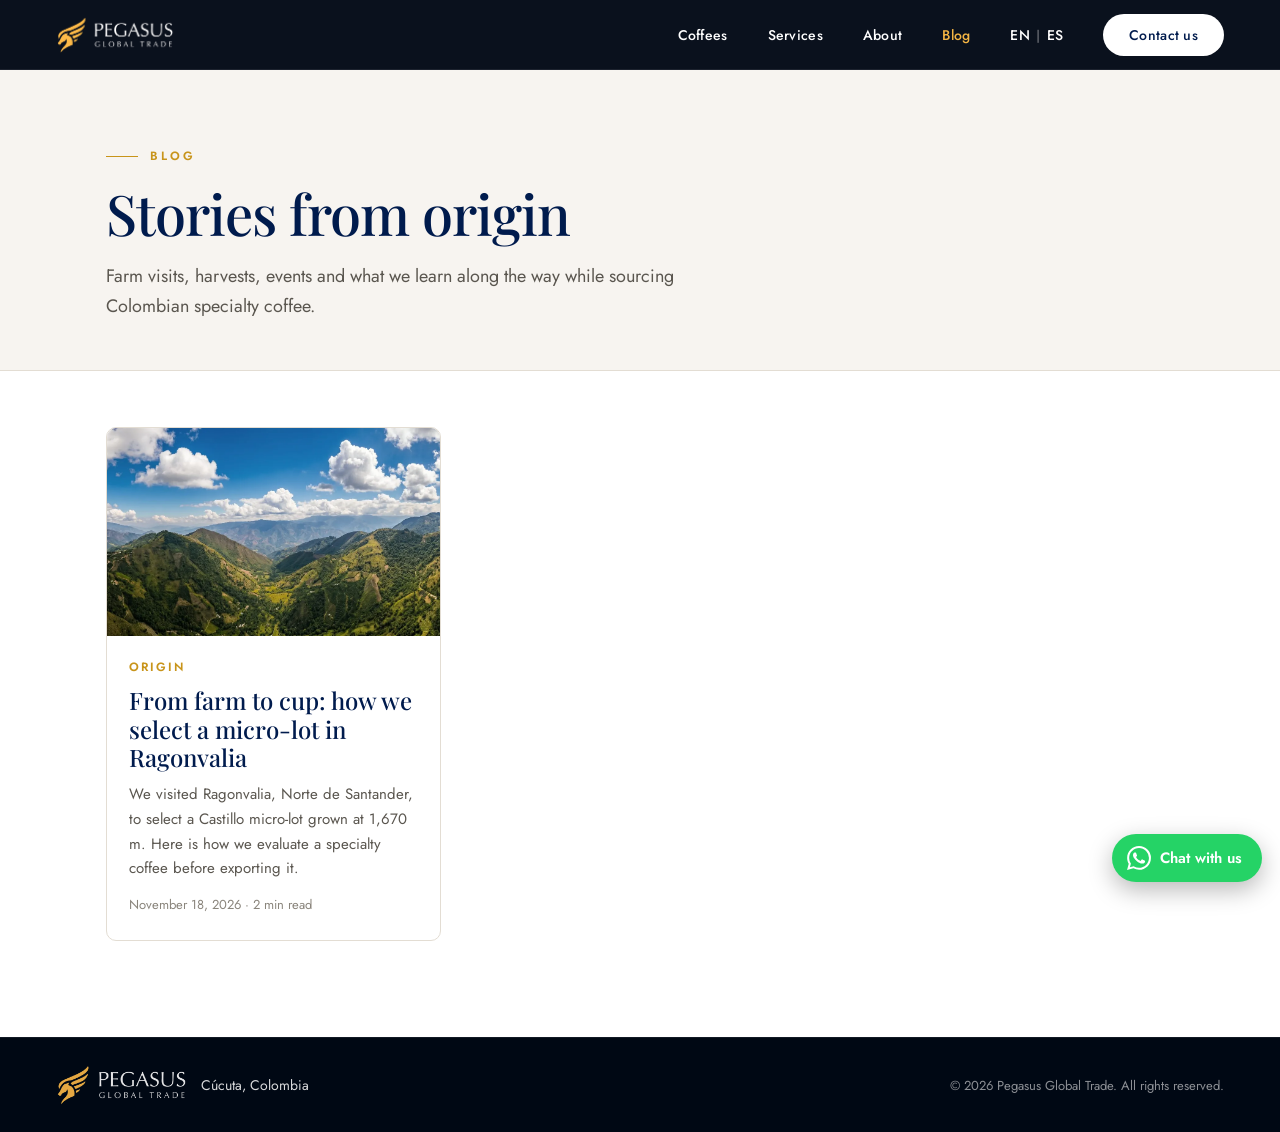
==== blog/index.html @ a92e8e4a "Add a bilingual blog with a draft sample post Posts live in blog-src/posts as <id>.en.html / <id>.es" ====
<!DOCTYPE html>
<html lang="en">
<head>
  <!-- generated by build-blog.py -->
  <meta charset="UTF-8" />
  <meta name="viewport" content="width=device-width, initial-scale=1.0" />
  <title>Blog — Pegasus Global Trade</title>
  <meta name="description" content="Farm visits, harvests and events from Pegasus Global Trade, a Colombian specialty coffee exporter." />
  <meta name="robots" content="noindex, follow" />
  <link rel="canonical" href="https://www.pegasusglobaltrade.co/blog" />
  <link rel="alternate" hreflang="en" href="https://www.pegasusglobaltrade.co/blog" />
  <link rel="alternate" hreflang="es" href="https://www.pegasusglobaltrade.co/es/blog" />
  <link rel="alternate" hreflang="x-default" href="https://www.pegasusglobaltrade.co/blog" />
  <meta property="og:type" content="website" />
  <meta property="og:site_name" content="Pegasus Global Trade" />
  <meta property="og:locale" content="en_US" />
  <meta property="og:url" content="https://www.pegasusglobaltrade.co/blog" />
  <meta property="og:title" content="Blog — Pegasus Global Trade" />
  <meta property="og:description" content="Farm visits, harvests and events from Pegasus Global Trade, a Colombian specialty coffee exporter." />
  <meta property="og:image" content="https://www.pegasusglobaltrade.co/assets/og-image.jpg" />
  <meta name="twitter:card" content="summary_large_image" />
  <link rel="icon" href="/favicon.ico" sizes="any" />
  <link rel="icon" type="image/png" sizes="32x32" href="/assets/favicon-32.png" />
  <link rel="apple-touch-icon" href="/assets/apple-touch-icon.png" />
  <meta name="theme-color" content="#000814" />
  <script async src="https://www.googletagmanager.com/gtag/js?id=G-4FKWJ7VB9F"></script>
  <script>
    window.dataLayer = window.dataLayer || [];
    function gtag(){dataLayer.push(arguments);}
    gtag('js', new Date());
    gtag('config', 'G-4FKWJ7VB9F');
  </script>
  <script>
  !function(f,b,e,v,n,t,s)
  {if(f.fbq)return;n=f.fbq=function(){n.callMethod?
  n.callMethod.apply(n,arguments):n.queue.push(arguments)};
  if(!f._fbq)f._fbq=n;n.push=n;n.loaded=!0;n.version='2.0';
  n.queue=[];t=b.createElement(e);t.async=!0;
  t.src=v;s=b.getElementsByTagName(e)[0];
  s.parentNode.insertBefore(t,s)}(window, document,'script',
  'https://connect.facebook.net/en_US/fbevents.js');
  fbq('init', '957894506866841');
  fbq('track', 'PageView');
  </script>
  <noscript><img height="1" width="1" style="display:none" src="https://www.facebook.com/tr?id=957894506866841&ev=PageView&noscript=1" /></noscript>
  <link rel="preconnect" href="https://fonts.googleapis.com" />
  <link rel="preconnect" href="https://fonts.gstatic.com" crossorigin />
  <link rel="stylesheet" href="https://fonts.googleapis.com/css2?family=Playfair+Display:ital,wght@0,400;0,500;0,600;1,400&family=Jost:wght@300;400;500;600&display=swap" media="print" onload="this.media='all'" />
  <noscript><link rel="stylesheet" href="https://fonts.googleapis.com/css2?family=Playfair+Display:ital,wght@0,400;0,500;0,600;1,400&family=Jost:wght@300;400;500;600&display=swap" /></noscript>
  <link rel="stylesheet" href="/assets/blog.css" />
  <script type="application/ld+json">{"@context": "https://schema.org", "@type": "Blog", "name": "Blog — Pegasus Global Trade", "description": "Farm visits, harvests and events from Pegasus Global Trade, a Colombian specialty coffee exporter.", "url": "https://www.pegasusglobaltrade.co/blog", "inLanguage": "en", "publisher": {"@type": "Organization", "name": "Pegasus Global Trade", "url": "https://www.pegasusglobaltrade.co", "logo": {"@type": "ImageObject", "url": "https://www.pegasusglobaltrade.co/assets/logo-horizontal-480.webp"}}, "blogPost": []}</script>
</head>
<body>
  <div class="mobile-menu" id="mobileMenu">
    <button class="menu-close" id="menuClose" aria-label="Close menu"><svg viewBox="0 0 24 24" fill="none" stroke="currentColor" stroke-width="1.5" stroke-linecap="round"><path d="M18 6L6 18M6 6l12 12"/></svg></button>
    <a href="/#coffees">Coffees</a><a href="/#services">Services</a><a href="/#about">About</a><a href="/blog">Blog</a>
    <a href="/#contact" class="menu-cta">Contact us</a>
    <span class="mobile-lang"><a class="lang-link active" href="#" hreflang="en">EN</a><span class="lang-sep">|</span><a class="lang-link" href="/es/blog" hreflang="es">ES</a></span>
  </div>
  <nav>
    <a href="/" class="nav-brand"><img src="/assets/logo-horizontal-480.webp" alt="Pegasus Global Trade" class="wordmark" width="480" height="154" /></a>
    <ul class="nav-links"><li><a href="/#coffees">Coffees</a></li><li><a href="/#services">Services</a></li><li><a href="/#about">About</a></li><li><a href="/blog" class="current">Blog</a></li><li><span class="nav-lang"><a class="lang-link active" href="#" hreflang="en">EN</a><span class="lang-sep">|</span><a class="lang-link" href="/es/blog" hreflang="es">ES</a></span></li><li><a href="/#contact" class="nav-cta">Contact us</a></li></ul>
    <button class="nav-hamburger" id="hamburger" aria-label="Menu"><span></span><span></span><span></span></button>
  </nav>
  <main>
    <header class="blog-head"><div class="wrap">
      <span class="kicker">Blog</span>
      <h1>Stories from origin</h1>
      <p>Farm visits, harvests, events and what we learn along the way while sourcing Colombian specialty coffee.</p>
    </div></header>
    <div class="wrap">
    <div class="post-grid">
      <a class="post-card" href="/blog/ragonvalia-farm-visit-castillo-micro-lot">
        <img src="/assets/blog/visita-ragonvalia/portada.webp" alt="Coffee-growing mountains of Ragonvalia, Norte de Santander, Colombia" loading="lazy" decoding="async" />
        <div class="post-card-body">
          <span class="cat">Origin</span>
          <h2>From farm to cup: how we select a micro-lot in Ragonvalia</h2>
          <p>We visited Ragonvalia, Norte de Santander, to select a Castillo micro-lot grown at 1,670 m. Here is how we evaluate a specialty coffee before exporting it.</p>
          <span class="meta">November 18, 2026 · 2 min read</span>
        </div>
      </a>
    </div>
    </div>
  </main>
  <footer>
    <div class="footer-brand"><img src="/assets/logo-horizontal-480.webp" alt="Pegasus Global Trade" class="ic" loading="lazy" decoding="async" /><span>Cúcuta, Colombia</span></div>
    <div class="footer-copy">© 2026 Pegasus Global Trade. All rights reserved.</div>
  </footer>
  <a href="https://wa.me/573166541111?text=Hi%21%20I%20found%20Pegasus%20Global%20Trade%20through%20your%20website%20and%20would%20like%20to%20learn%20about%20your%20coffee%20lots." class="wa-float" data-cta="floating" target="_blank" rel="noopener"><svg viewBox="0 0 24 24" aria-hidden="true"><path d="M17.472 14.382c-.297-.149-1.758-.867-2.03-.967-.273-.099-.471-.148-.67.15-.197.297-.767.966-.94 1.164-.173.199-.347.223-.644.075-.297-.15-1.255-.463-2.39-1.475-.883-.788-1.48-1.761-1.653-2.059-.173-.297-.018-.458.13-.606.134-.133.298-.347.446-.52.149-.174.198-.298.298-.497.099-.198.05-.371-.025-.52-.075-.149-.669-1.612-.916-2.207-.242-.579-.487-.5-.669-.51-.173-.008-.371-.01-.57-.01-.198 0-.52.074-.792.372-.272.297-1.04 1.016-1.04 2.479 0 1.462 1.065 2.875 1.213 3.074.149.198 2.096 3.2 5.077 4.487.709.306 1.262.489 1.694.625.712.227 1.36.195 1.871.118.571-.085 1.758-.719 2.006-1.413.248-.694.248-1.289.173-1.413-.074-.124-.272-.198-.57-.347m-5.421 7.403h-.004a9.87 9.87 0 0 1-5.031-1.378l-.361-.214-3.741.982.998-3.648-.235-.374a9.86 9.86 0 0 1-1.51-5.26c.001-5.45 4.436-9.884 9.888-9.884 2.64 0 5.122 1.03 6.988 2.898a9.825 9.825 0 0 1 2.893 6.994c-.003 5.45-4.437 9.884-9.885 9.884m8.413-18.297A11.815 11.815 0 0 0 12.05 0C5.495 0 .16 5.335.157 11.892c0 2.096.547 4.142 1.588 5.945L.057 24l6.305-1.654a11.882 11.882 0 0 0 5.683 1.448h.005c6.554 0 11.89-5.335 11.893-11.893a11.821 11.821 0 0 0-3.48-8.413Z"/></svg><span>Chat with us</span></a>
  <script>
    (function () {
      const menu = document.getElementById('mobileMenu');
      document.getElementById('hamburger').addEventListener('click', () => { menu.classList.add('open'); document.body.style.overflow = 'hidden'; });
      document.getElementById('menuClose').addEventListener('click', () => { menu.classList.remove('open'); document.body.style.overflow = ''; });
    })();
    /* report outbound contact clicks to Meta and GA4 */
    (function () {
      document.querySelectorAll('a[href^="https://wa.me/"], a[href^="mailto:"]').forEach(link => {
        link.addEventListener('click', () => {
          const channel = link.href.startsWith('mailto:') ? 'email' : 'whatsapp';
          const cta = link.dataset.cta || 'contact_section';
          if (typeof fbq === 'function') fbq('track', 'Contact', { content_name: channel, content_category: cta });
          if (typeof gtag === 'function') gtag('event', 'contact', { method: channel, cta: cta });
        });
      });
    })();
  </script>
</body>
</html>
---- assets/blog.css ----
/* Blog pages. Tokens, nav, mobile menu, footer and WhatsApp button mirror index.html. */
*, *::before, *::after { box-sizing: border-box; margin: 0; padding: 0; }

:root {
  --navy: #001B4D;
  --navy-deep: #00102e;
  --ink: #000814;
  --gold: #C8941A;
  --gold-light: #F4B544;
  --white: #ffffff;
  --off-white: #F7F4F0;
  --cream: #EFE9E0;
  --text: #15130f;
  --text-muted: #5a564f;
  --text-faint: #8a857c;
  --border: #E3DDD3;
  --serif: 'Playfair Display', Georgia, serif;
  --sans: 'Jost', system-ui, sans-serif;
  --ease: cubic-bezier(0.22, 0.61, 0.36, 1);
}

html { scroll-behavior: smooth; }
body { font-family: var(--sans); font-weight: 400; color: var(--text); background: var(--white); -webkit-font-smoothing: antialiased; overflow-x: hidden; }
img { display: block; max-width: 100%; }
::selection { background: var(--gold); color: #fff; }

/* ===== NAV (always solid on blog pages) ===== */
nav { position: fixed; top: 0; left: 0; right: 0; z-index: 100; padding: 0 56px; height: 70px; display: flex; align-items: center; justify-content: space-between; background: rgba(0,8,20,0.96); backdrop-filter: blur(12px); -webkit-backdrop-filter: blur(12px); border-bottom: 1px solid rgba(255,255,255,0.08); }
.nav-brand { display: flex; align-items: center; text-decoration: none; }
.nav-brand .wordmark { height: 38px; width: auto; }
.nav-links { display: flex; align-items: center; gap: 40px; list-style: none; }
.nav-links a { font-size: 14px; font-weight: 500; color: var(--white); text-decoration: none; letter-spacing: 0.02em; transition: color 0.2s; }
.nav-links a:hover, .nav-links a.current { color: var(--gold-light); }
.nav-lang { font-size: 13px; font-weight: 600; letter-spacing: 0.05em; display: inline-flex; align-items: center; gap: 6px; }
.lang-link { font-size: 13px; font-weight: 600; color: rgba(255,255,255,0.5); text-decoration: none; letter-spacing: 0.05em; }
.lang-link:hover { color: rgba(255,255,255,0.85); }
.lang-link.active { color: var(--white); }
.lang-sep { color: rgba(255,255,255,0.3); font-size: 13px; }
.nav-cta { font-size: 14px !important; font-weight: 600; background: var(--white); color: var(--navy) !important; padding: 11px 26px; border-radius: 30px; text-decoration: none; transition: background 0.2s; }
.nav-cta:hover { background: var(--gold-light); }

.nav-hamburger { display: none; flex-direction: column; gap: 5px; background: none; border: none; cursor: pointer; padding: 8px; }
.nav-hamburger span { display: block; width: 24px; height: 2px; background: #fff; border-radius: 2px; }
.menu-close { position: absolute; top: 18px; right: 24px; height: 56px; width: 56px; display: flex; align-items: center; justify-content: center; background: none; border: none; cursor: pointer; color: #fff; opacity: 0.7; }
.menu-close svg { width: 22px; height: 22px; }
.mobile-menu { position: fixed; inset: 0; z-index: 150; background: var(--ink); display: flex; flex-direction: column; align-items: center; justify-content: center; gap: 6px; opacity: 0; pointer-events: none; transition: opacity 0.35s ease; }
.mobile-menu.open { opacity: 1; pointer-events: all; }
.mobile-menu a { font-family: var(--serif); font-size: 34px; font-weight: 500; color: rgba(255,255,255,0.85); text-decoration: none; padding: 10px 0; }
.mobile-menu a:hover { color: var(--gold-light); }
.mobile-menu .menu-cta { margin-top: 18px; background: #fff; color: var(--navy); font-family: var(--sans); font-size: 15px; font-weight: 600; padding: 14px 36px; border-radius: 30px; }
.mobile-lang { display: flex; align-items: center; gap: 10px; margin-top: 10px; }
.mobile-lang .lang-link { font-family: var(--sans); font-size: 16px; padding: 0; }

/* ===== SHARED ===== */
.wrap { max-width: 1180px; margin: 0 auto; padding: 0 56px; }
.kicker { font-size: 12px; letter-spacing: 0.26em; text-transform: uppercase; color: var(--gold); font-weight: 600; display: inline-flex; align-items: center; gap: 12px; }
.kicker::before { content: ''; width: 32px; height: 1.5px; background: var(--gold); }
.breadcrumbs { font-size: 13px; color: var(--text-faint); margin-bottom: 26px; }
.breadcrumbs a { color: var(--text-muted); text-decoration: none; }
.breadcrumbs a:hover { color: var(--gold); }

/* ===== BLOG INDEX ===== */
.blog-head { padding: 140px 0 48px; background: var(--off-white); border-bottom: 1px solid var(--border); }
.blog-head h1 { font-family: var(--serif); font-weight: 500; font-size: 56px; line-height: 1.06; letter-spacing: -0.018em; color: var(--navy); margin: 18px 0 18px; }
.blog-head p { font-size: 18px; line-height: 1.7; color: var(--text-muted); max-width: 640px; }
.post-grid { display: grid; grid-template-columns: repeat(3, 1fr); gap: 32px; padding: 56px 0 96px; }
.post-card { display: flex; flex-direction: column; text-decoration: none; color: inherit; border: 1px solid var(--border); border-radius: 10px; overflow: hidden; background: #fff; transition: transform 0.25s var(--ease), box-shadow 0.25s var(--ease); }
.post-card:hover { transform: translateY(-4px); box-shadow: 0 16px 36px rgba(0,16,46,0.10); }
.post-card img { width: 100%; aspect-ratio: 16 / 10; object-fit: cover; }
.post-card-body { padding: 22px 22px 26px; display: flex; flex-direction: column; gap: 10px; }
.post-card .cat { font-size: 12px; letter-spacing: 0.16em; text-transform: uppercase; color: var(--gold); font-weight: 600; }
.post-card h2 { font-family: var(--serif); font-weight: 500; font-size: 24px; line-height: 1.2; color: var(--navy); }
.post-card p { font-size: 15px; line-height: 1.65; color: var(--text-muted); }
.post-card .meta { font-size: 13px; color: var(--text-faint); margin-top: 4px; }
.empty { padding: 64px 0 120px; color: var(--text-muted); font-size: 17px; }

/* ===== ARTICLE ===== */
.article-head { padding: 130px 0 36px; }
.article-head .inner, .article-body, .article-cta, .article-foot { max-width: 760px; margin: 0 auto; padding: 0 24px; }
.article-head h1 { font-family: var(--serif); font-weight: 500; font-size: 48px; line-height: 1.1; letter-spacing: -0.015em; color: var(--navy); margin: 16px 0 18px; text-wrap: balance; }
.article-head .lead { font-size: 19px; line-height: 1.7; color: var(--text-muted); }
.article-meta { margin-top: 20px; font-size: 14px; color: var(--text-faint); display: flex; flex-wrap: wrap; gap: 8px 18px; }
.article-cover { max-width: 1080px; margin: 12px auto 48px; padding: 0 24px; }
.article-cover img { width: 100%; aspect-ratio: 16 / 9; object-fit: cover; border-radius: 10px; }
.article-body { font-size: 18px; line-height: 1.8; color: var(--text); }
.article-body p { margin: 0 0 22px; }
.article-body h2 { font-family: var(--serif); font-weight: 500; font-size: 32px; line-height: 1.2; color: var(--navy); margin: 44px 0 16px; }
.article-body h3 { font-family: var(--serif); font-weight: 500; font-size: 24px; line-height: 1.25; color: var(--navy); margin: 32px 0 12px; }
.article-body ul, .article-body ol { margin: 0 0 22px 24px; }
.article-body li { margin-bottom: 8px; }
.article-body a { color: var(--gold); }
.article-body strong { font-weight: 600; }
.article-body blockquote { margin: 32px 0; padding: 4px 0 4px 24px; border-left: 3px solid var(--gold); font-family: var(--serif); font-style: italic; font-size: 24px; line-height: 1.45; color: var(--navy); }
.article-body figure { margin: 36px 0; }
.article-body figure img { width: 100%; border-radius: 8px; }
.article-body figcaption { font-size: 14px; color: var(--text-faint); margin-top: 10px; text-align: center; }

.article-cta { margin-top: 56px; margin-bottom: 40px; }
.article-cta .box { background: var(--navy-deep); color: #fff; border-radius: 12px; padding: 36px 34px; }
.article-cta h2 { font-family: var(--serif); font-weight: 500; font-size: 30px; line-height: 1.2; margin-bottom: 10px; }
.article-cta p { font-size: 16px; line-height: 1.7; color: rgba(255,255,255,0.82); margin-bottom: 24px; }
.btn-wa { display: inline-flex; align-items: center; gap: 10px; background: #25D366; color: #fff; font-size: 15px; font-weight: 600; padding: 16px 28px; border-radius: 36px; text-decoration: none; }
.btn-wa:hover { background: #1ebe5b; }
.btn-wa svg { width: 20px; height: 20px; fill: currentColor; }
.article-foot { padding-bottom: 96px; }
.article-foot a { color: var(--navy); font-weight: 600; text-decoration: none; }
.article-foot a:hover { color: var(--gold); }

/* ===== FOOTER ===== */
footer { background: var(--ink); padding: 26px 56px; display: flex; justify-content: space-between; align-items: center; gap: 24px; border-top: 1px solid rgba(255,255,255,0.07); }
.footer-brand { display: flex; align-items: center; gap: 14px; }
.footer-brand .ic { height: 42px; width: auto; opacity: 0.9; }
.footer-brand span { font-size: 14px; color: rgba(255,255,255,0.85); }
.footer-copy { font-size: 13px; color: rgba(255,255,255,0.55); }

/* ===== FLOATING WHATSAPP ===== */
.wa-float { position: fixed; right: 18px; bottom: calc(18px + env(safe-area-inset-bottom)); z-index: 120; display: inline-flex; align-items: center; gap: 9px; background: #25D366; color: #fff; font-family: var(--sans); font-size: 15px; font-weight: 600; padding: 12px 20px 12px 15px; border-radius: 40px; box-shadow: 0 8px 24px rgba(0,0,0,0.28); text-decoration: none; }
.wa-float:hover { background: #1ebe5b; }
.wa-float svg { width: 24px; height: 24px; fill: #fff; flex-shrink: 0; }

/* ===== RESPONSIVE ===== */
@media (max-width: 980px) {
  nav { padding: 0 24px; height: 62px; }
  .nav-links { display: none; }
  .nav-hamburger { display: flex; }
  .wrap { padding: 0 24px; }
  .blog-head { padding: 110px 0 36px; }
  .blog-head h1 { font-size: 40px; }
  .post-grid { grid-template-columns: 1fr; gap: 24px; padding: 36px 0 96px; }
  .article-head { padding: 100px 0 28px; }
  .article-head h1 { font-size: 34px; }
  .article-head .lead { font-size: 17px; }
  .article-body { font-size: 17px; }
  .article-body h2 { font-size: 27px; }
  .article-cta .box { padding: 28px 22px; }
  .article-cta h2 { font-size: 25px; }
  footer { flex-direction: column; text-align: center; padding-bottom: 90px; }
}
@media (min-width: 981px) and (max-width: 1100px) {
  .post-grid { grid-template-columns: repeat(2, 1fr); }
}
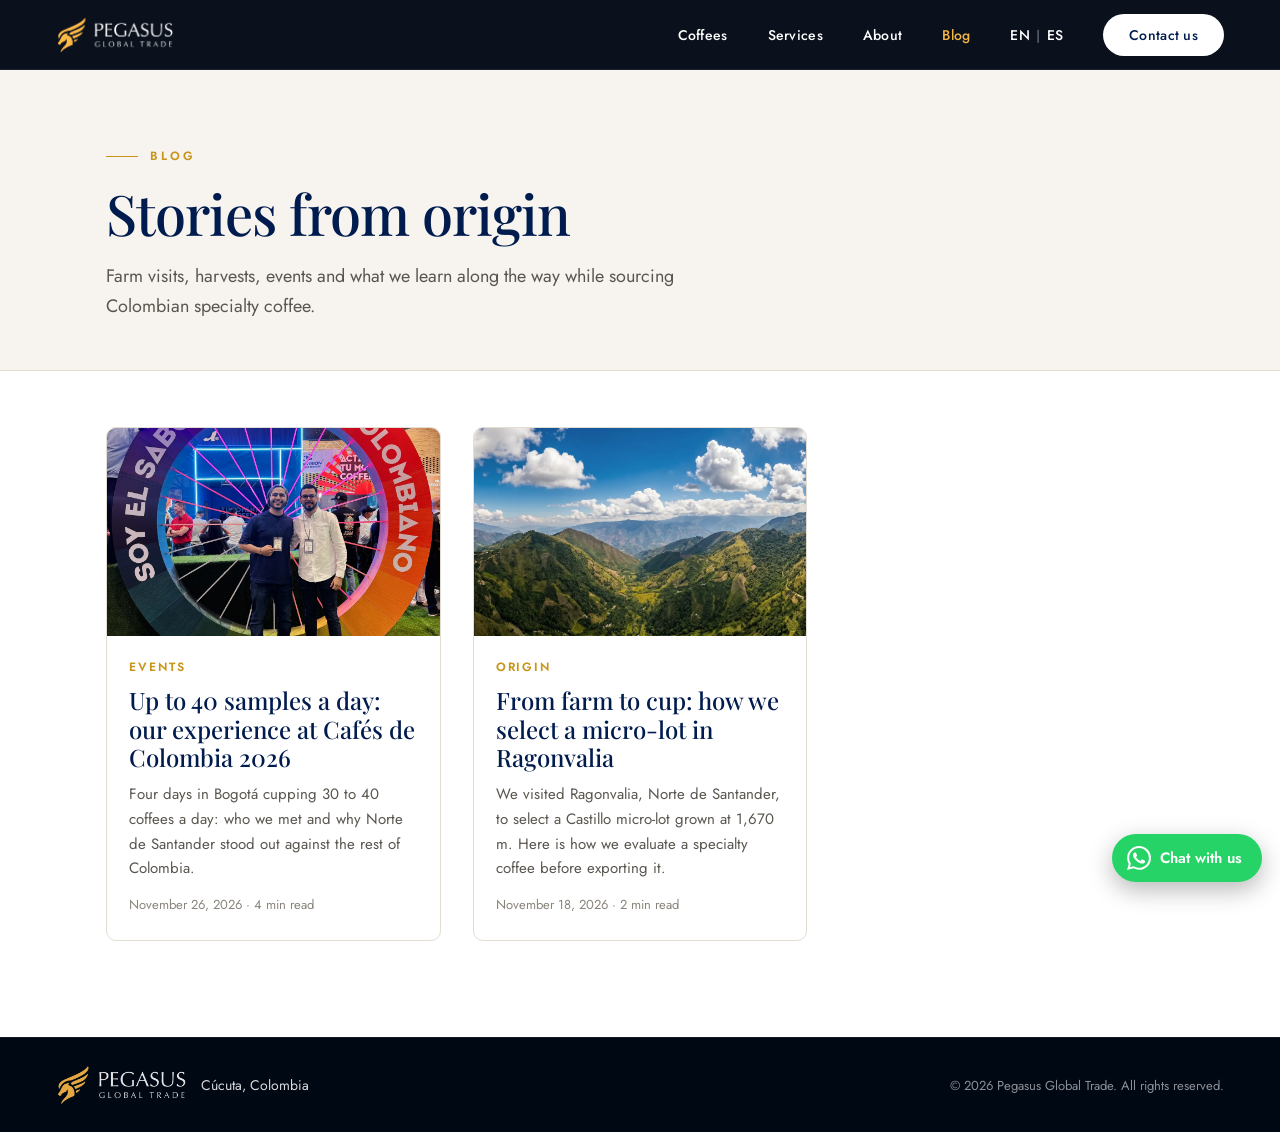
==== commit f0d9575a: "Add the Cafés de Colombia 2026 feature post An interactive, bilingual post about the Bogotá coffee f" ====
--- a/blog/index.html
+++ b/blog/index.html
@@ -6,7 +6,7 @@
   <meta name="viewport" content="width=device-width, initial-scale=1.0" />
   <title>Blog — Pegasus Global Trade</title>
   <meta name="description" content="Farm visits, harvests and events from Pegasus Global Trade, a Colombian specialty coffee exporter." />
-  <meta name="robots" content="noindex, follow" />
+  <meta name="robots" content="index, follow" />
   <link rel="canonical" href="https://www.pegasusglobaltrade.co/blog" />
   <link rel="alternate" hreflang="en" href="https://www.pegasusglobaltrade.co/blog" />
   <link rel="alternate" hreflang="es" href="https://www.pegasusglobaltrade.co/es/blog" />
@@ -48,7 +48,7 @@
   <link rel="stylesheet" href="https://fonts.googleapis.com/css2?family=Playfair+Display:ital,wght@0,400;0,500;0,600;1,400&family=Jost:wght@300;400;500;600&display=swap" media="print" onload="this.media='all'" />
   <noscript><link rel="stylesheet" href="https://fonts.googleapis.com/css2?family=Playfair+Display:ital,wght@0,400;0,500;0,600;1,400&family=Jost:wght@300;400;500;600&display=swap" /></noscript>
   <link rel="stylesheet" href="/assets/blog.css" />
-  <script type="application/ld+json">{"@context": "https://schema.org", "@type": "Blog", "name": "Blog — Pegasus Global Trade", "description": "Farm visits, harvests and events from Pegasus Global Trade, a Colombian specialty coffee exporter.", "url": "https://www.pegasusglobaltrade.co/blog", "inLanguage": "en", "publisher": {"@type": "Organization", "name": "Pegasus Global Trade", "url": "https://www.pegasusglobaltrade.co", "logo": {"@type": "ImageObject", "url": "https://www.pegasusglobaltrade.co/assets/logo-horizontal-480.webp"}}, "blogPost": []}</script>
+  <script type="application/ld+json">{"@context": "https://schema.org", "@type": "Blog", "name": "Blog — Pegasus Global Trade", "description": "Farm visits, harvests and events from Pegasus Global Trade, a Colombian specialty coffee exporter.", "url": "https://www.pegasusglobaltrade.co/blog", "inLanguage": "en", "publisher": {"@type": "Organization", "name": "Pegasus Global Trade", "url": "https://www.pegasusglobaltrade.co", "logo": {"@type": "ImageObject", "url": "https://www.pegasusglobaltrade.co/assets/logo-horizontal-480.webp"}}, "blogPost": [{"@type": "BlogPosting", "headline": "Up to 40 samples a day: our experience at Cafés de Colombia 2026", "url": "https://www.pegasusglobaltrade.co/blog/cafes-de-colombia-2026-coffee-fair-bogota", "datePublished": "2026-11-26"}]}</script>
 </head>
 <body>
   <div class="mobile-menu" id="mobileMenu">
@@ -70,6 +70,15 @@
     </div></header>
     <div class="wrap">
     <div class="post-grid">
+      <a class="post-card" href="/blog/cafes-de-colombia-2026-coffee-fair-bogota">
+        <img src="/assets/blog/feria-cafes-colombia-2026/arco-1200.webp" alt="Mateo Soler and Oscar A. Sánchez in front of the “Soy el sabor del café colombiano” arch at Cafés de Colombia 2026" loading="lazy" decoding="async" />
+        <div class="post-card-body">
+          <span class="cat">Events</span>
+          <h2>Up to 40 samples a day: our experience at Cafés de Colombia 2026</h2>
+          <p>Four days in Bogotá cupping 30 to 40 coffees a day: who we met and why Norte de Santander stood out against the rest of Colombia.</p>
+          <span class="meta">November 26, 2026 · 4 min read</span>
+        </div>
+      </a>
       <a class="post-card" href="/blog/ragonvalia-farm-visit-castillo-micro-lot">
         <img src="/assets/blog/visita-ragonvalia/portada.webp" alt="Coffee-growing mountains of Ragonvalia, Norte de Santander, Colombia" loading="lazy" decoding="async" />
         <div class="post-card-body">
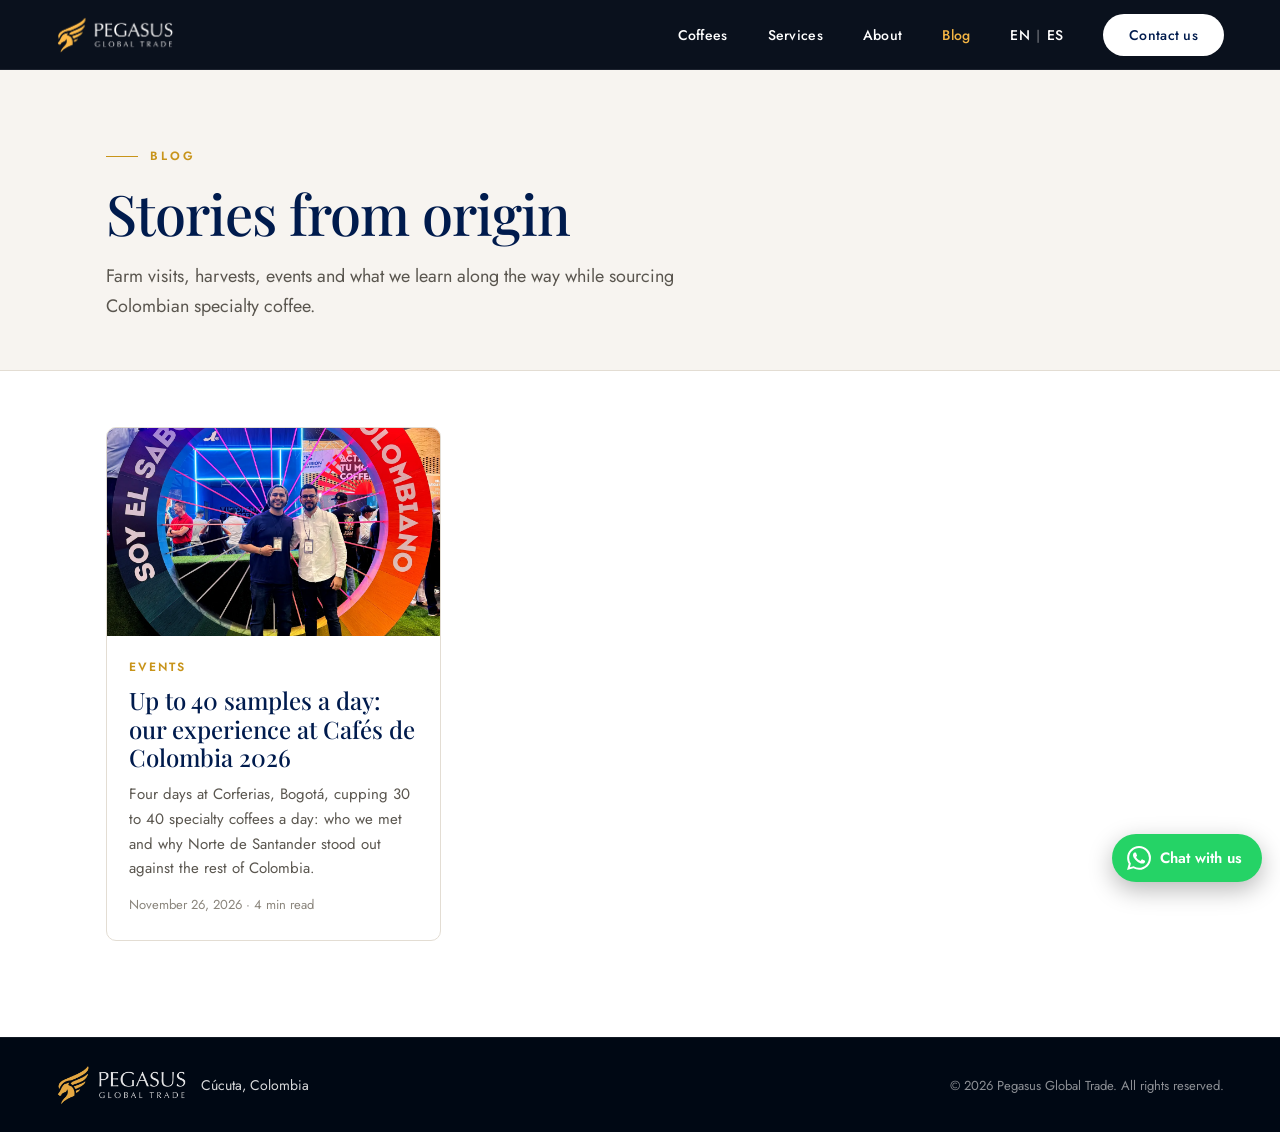
==== commit 877dfab3: "Feature post: map-only hero, Colombia pass with globe; blog SEO (schema, OG, image sitemap, trailing" ====
--- a/blog/index.html
+++ b/blog/index.html
@@ -4,8 +4,8 @@
   <!-- generated by build-blog.py -->
   <meta charset="UTF-8" />
   <meta name="viewport" content="width=device-width, initial-scale=1.0" />
-  <title>Blog — Pegasus Global Trade</title>
-  <meta name="description" content="Farm visits, harvests and events from Pegasus Global Trade, a Colombian specialty coffee exporter." />
+  <title>Colombian Specialty Coffee Blog | Pegasus Global Trade</title>
+  <meta name="description" content="Farm visits, cuppings, harvests and coffee events from Pegasus Global Trade, a Colombian specialty coffee exporter for coffee shops and roasters." />
   <meta name="robots" content="index, follow" />
   <link rel="canonical" href="https://www.pegasusglobaltrade.co/blog" />
   <link rel="alternate" hreflang="en" href="https://www.pegasusglobaltrade.co/blog" />
@@ -15,10 +15,17 @@
   <meta property="og:site_name" content="Pegasus Global Trade" />
   <meta property="og:locale" content="en_US" />
   <meta property="og:url" content="https://www.pegasusglobaltrade.co/blog" />
-  <meta property="og:title" content="Blog — Pegasus Global Trade" />
-  <meta property="og:description" content="Farm visits, harvests and events from Pegasus Global Trade, a Colombian specialty coffee exporter." />
+  <meta property="og:title" content="Colombian Specialty Coffee Blog | Pegasus Global Trade" />
+  <meta property="og:description" content="Farm visits, cuppings, harvests and coffee events from Pegasus Global Trade, a Colombian specialty coffee exporter for coffee shops and roasters." />
+  <meta property="og:locale:alternate" content="es_CO" />
   <meta property="og:image" content="https://www.pegasusglobaltrade.co/assets/og-image.jpg" />
+  <meta property="og:image:width" content="1200" />
+  <meta property="og:image:height" content="630" />
+  <meta property="og:image:alt" content="Colombian Specialty Coffee Blog | Pegasus Global Trade" />
   <meta name="twitter:card" content="summary_large_image" />
+  <meta name="twitter:title" content="Colombian Specialty Coffee Blog | Pegasus Global Trade" />
+  <meta name="twitter:description" content="Farm visits, cuppings, harvests and coffee events from Pegasus Global Trade, a Colombian specialty coffee exporter for coffee shops and roasters." />
+  <meta name="twitter:image" content="https://www.pegasusglobaltrade.co/assets/og-image.jpg" />
   <link rel="icon" href="/favicon.ico" sizes="any" />
   <link rel="icon" type="image/png" sizes="32x32" href="/assets/favicon-32.png" />
   <link rel="apple-touch-icon" href="/assets/apple-touch-icon.png" />
@@ -48,7 +55,7 @@
   <link rel="stylesheet" href="https://fonts.googleapis.com/css2?family=Playfair+Display:ital,wght@0,400;0,500;0,600;1,400&family=Jost:wght@300;400;500;600&display=swap" media="print" onload="this.media='all'" />
   <noscript><link rel="stylesheet" href="https://fonts.googleapis.com/css2?family=Playfair+Display:ital,wght@0,400;0,500;0,600;1,400&family=Jost:wght@300;400;500;600&display=swap" /></noscript>
   <link rel="stylesheet" href="/assets/blog.css" />
-  <script type="application/ld+json">{"@context": "https://schema.org", "@type": "Blog", "name": "Blog — Pegasus Global Trade", "description": "Farm visits, harvests and events from Pegasus Global Trade, a Colombian specialty coffee exporter.", "url": "https://www.pegasusglobaltrade.co/blog", "inLanguage": "en", "publisher": {"@type": "Organization", "name": "Pegasus Global Trade", "url": "https://www.pegasusglobaltrade.co", "logo": {"@type": "ImageObject", "url": "https://www.pegasusglobaltrade.co/assets/logo-horizontal-480.webp"}}, "blogPost": [{"@type": "BlogPosting", "headline": "Up to 40 samples a day: our experience at Cafés de Colombia 2026", "url": "https://www.pegasusglobaltrade.co/blog/cafes-de-colombia-2026-coffee-fair-bogota", "datePublished": "2026-11-26"}]}</script>
+  <script type="application/ld+json">{"@context": "https://schema.org", "@type": "Blog", "name": "Colombian Specialty Coffee Blog | Pegasus Global Trade", "description": "Farm visits, cuppings, harvests and coffee events from Pegasus Global Trade, a Colombian specialty coffee exporter for coffee shops and roasters.", "url": "https://www.pegasusglobaltrade.co/blog", "inLanguage": "en", "publisher": {"@type": "Organization", "name": "Pegasus Global Trade", "url": "https://www.pegasusglobaltrade.co", "logo": {"@type": "ImageObject", "url": "https://www.pegasusglobaltrade.co/assets/logo-horizontal-480.webp"}}, "blogPost": [{"@type": "BlogPosting", "headline": "Up to 40 samples a day: our experience at Cafés de Colombia 2026", "url": "https://www.pegasusglobaltrade.co/blog/cafes-de-colombia-2026-coffee-fair-bogota", "datePublished": "2026-11-26"}]}</script>
 </head>
 <body>
   <div class="mobile-menu" id="mobileMenu">
@@ -75,17 +82,8 @@
         <div class="post-card-body">
           <span class="cat">Events</span>
           <h2>Up to 40 samples a day: our experience at Cafés de Colombia 2026</h2>
-          <p>Four days in Bogotá cupping 30 to 40 coffees a day: who we met and why Norte de Santander stood out against the rest of Colombia.</p>
+          <p>Four days at Corferias, Bogotá, cupping 30 to 40 specialty coffees a day: who we met and why Norte de Santander stood out against the rest of Colombia.</p>
           <span class="meta">November 26, 2026 · 4 min read</span>
-        </div>
-      </a>
-      <a class="post-card" href="/blog/ragonvalia-farm-visit-castillo-micro-lot">
-        <img src="/assets/blog/visita-ragonvalia/portada.webp" alt="Coffee-growing mountains of Ragonvalia, Norte de Santander, Colombia" loading="lazy" decoding="async" />
-        <div class="post-card-body">
-          <span class="cat">Origin</span>
-          <h2>From farm to cup: how we select a micro-lot in Ragonvalia</h2>
-          <p>We visited Ragonvalia, Norte de Santander, to select a Castillo micro-lot grown at 1,670 m. Here is how we evaluate a specialty coffee before exporting it.</p>
-          <span class="meta">November 18, 2026 · 2 min read</span>
         </div>
       </a>
     </div>
